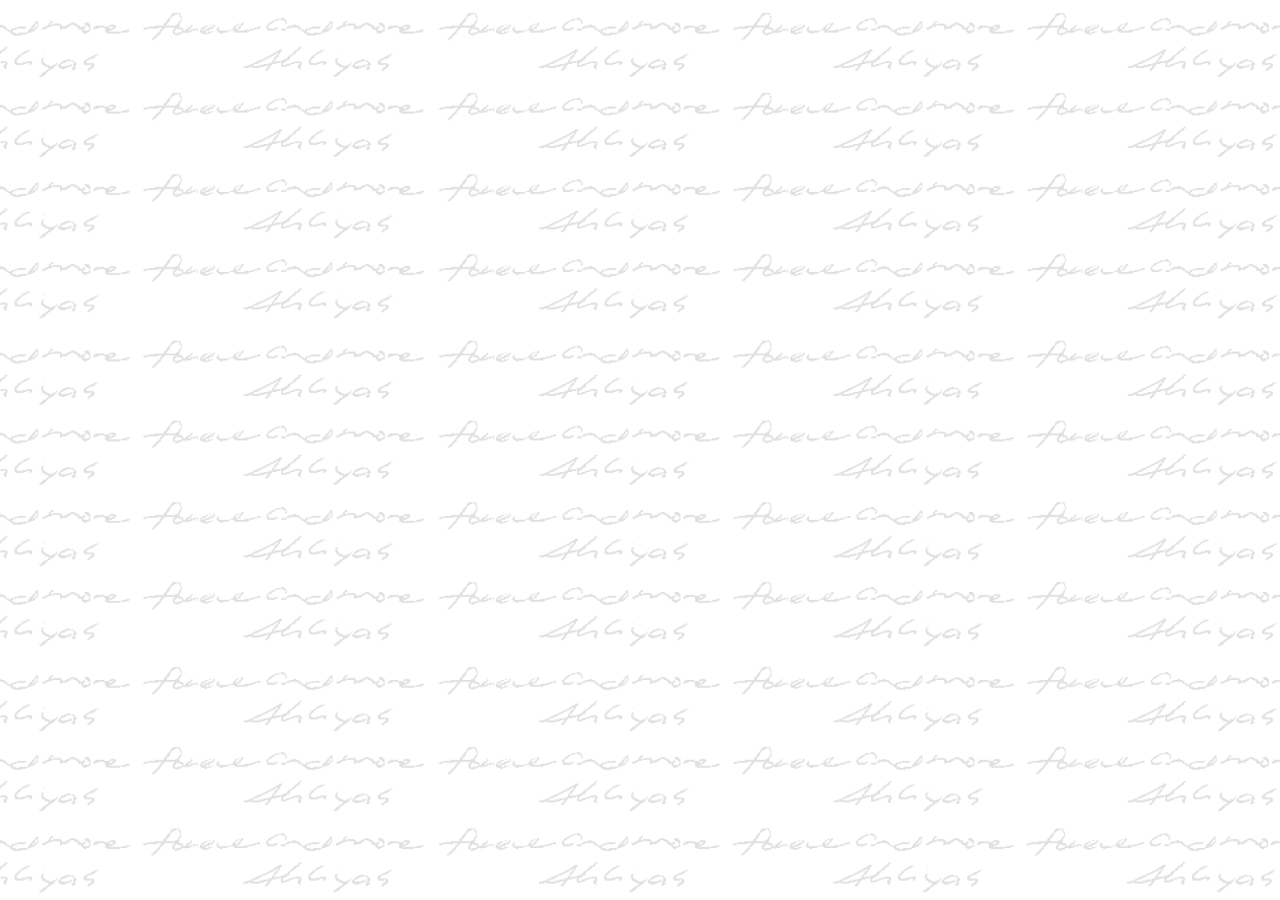
==== index.html @ 4b3fa9eb "initial commit" ====
<!DOCTYPE html>
<html lang="en">
<head>
    <meta charset="UTF-8">
    <meta name="viewport" content="width=device-width, initial-scale=1.0">
    <title>Ahliyah Luna | Portfolio</title>
    <link rel="icon" type="image/png" href="./src/assets/icons/favicon.png">
    <link rel="stylesheet" href="./src/styles/styles.css">
</head>
<body>

</body>
<script src="./src/js/main.js"></script>
</html>
---- src/styles/styles.css ----
/* color palette:
background: FFFAF4
red (hovers): 910212
body: ffffff 
font: neue haas grotesk 55 roman */

body::before {
	content: "";
	position: fixed;
	top: 0;
	left: 0;
	width: 100vw;
	height: 100vh;
	background: url('../assets/images/background.png') no-repeat center center/cover;
	opacity: 0.12;
	z-index: -1;
	pointer-events: none;
}
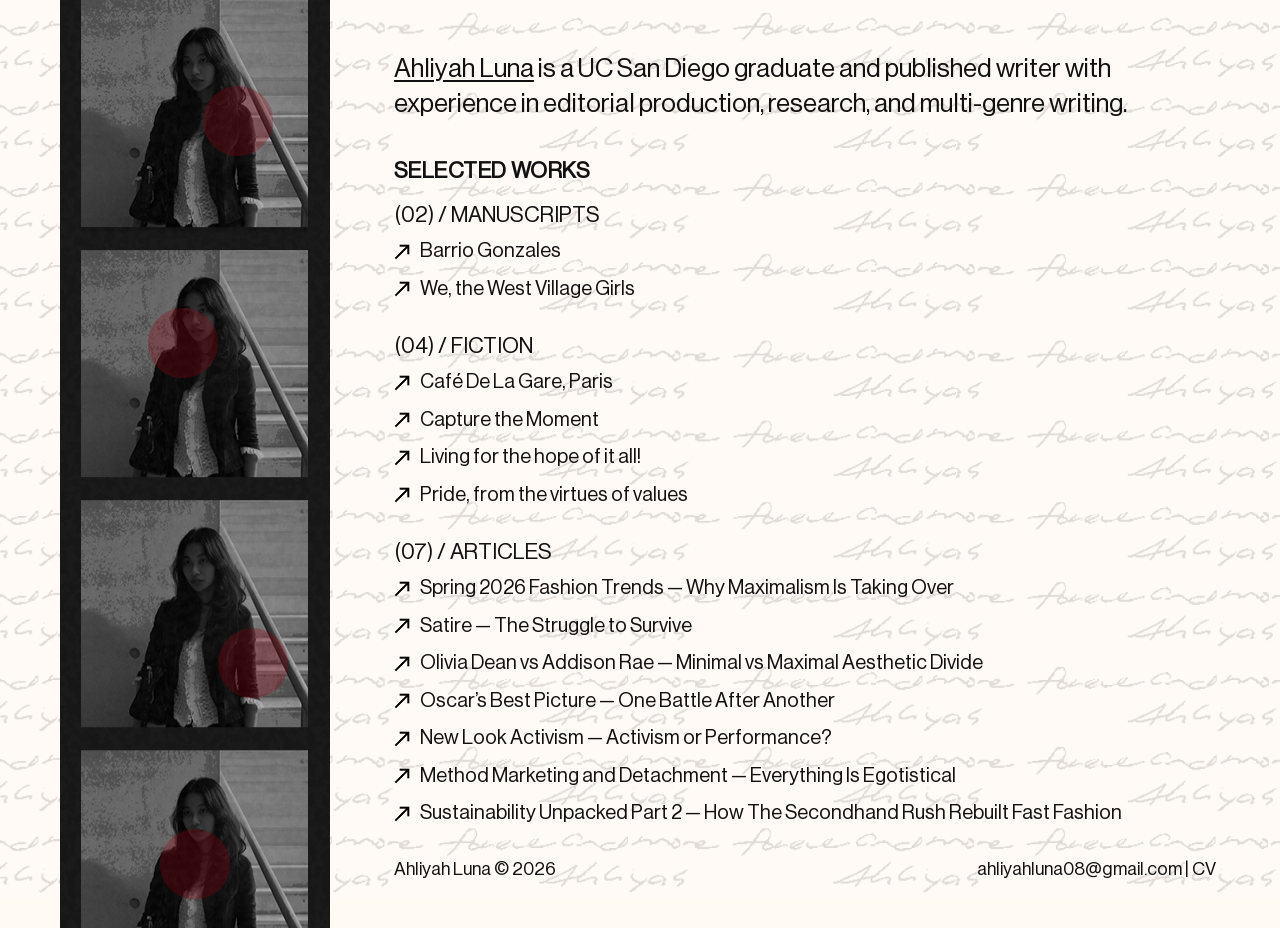
==== commit 42349f8e: "home page" ====
--- a/index.html
+++ b/index.html
@@ -8,7 +8,127 @@
     <link rel="stylesheet" href="./src/styles/styles.css">
 </head>
 <body>
+    <main class="layout">
+        <aside class="strip" aria-hidden="true"></aside>
 
+        <section class="content">
+            <header class="top">
+                <p class="intro">
+                    <span class="name">Ahliyah Luna</span> is a UC San Diego graduate and published writer with experience in editorial
+                    production, research, and multi-genre writing.
+                </p>
+            </header>
+
+            <div class="works">
+                <h2 class="section-title">SELECTED WORKS</h2>
+
+                <div class="work-block">
+                    <h3>(02) / MANUSCRIPTS</h3>
+                    <ul class="work-list">
+                        <li>
+                            <a class="work-link" href="#" aria-label="Barrio Gonzales">
+                                <img class="link-arrow" src="./src/assets/icons/arrow.png" alt="">
+                                Barrio Gonzales
+                            </a>
+                        </li>
+                        <li>
+                            <a class="work-link" href="#" aria-label="We, the West Village Girls">
+                                <img class="link-arrow" src="./src/assets/icons/arrow.png" alt="">
+                                We, the West Village Girls
+                            </a>
+                        </li>
+                    </ul>
+                </div>
+
+                <div class="work-block">
+                    <h3>(04) / FICTION</h3>
+                    <ul class="work-list">
+                        <li>
+                            <a class="work-link" href="#" aria-label="Café De La Gare, Paris">
+                                <img class="link-arrow" src="./src/assets/icons/arrow.png" alt="">
+                                Café De La Gare, Paris
+                            </a>
+                        </li>
+                        <li>
+                            <a class="work-link" href="#" aria-label="Capture the Moment">
+                                <img class="link-arrow" src="./src/assets/icons/arrow.png" alt="">
+                                Capture the Moment
+                            </a>
+                        </li>
+                        <li>
+                            <a class="work-link" href="#" aria-label="Living for the hope of it all!">
+                                <img class="link-arrow" src="./src/assets/icons/arrow.png" alt="">
+                                Living for the hope of it all!
+                            </a>
+                        </li>
+                        <li>
+                            <a class="work-link" href="#" aria-label="Pride, from the virtues of values">
+                                <img class="link-arrow" src="./src/assets/icons/arrow.png" alt="">
+                                Pride, from the virtues of values
+                            </a>
+                        </li>
+                    </ul>
+                </div>
+
+                <div class="work-block">
+                    <h3>(07) / ARTICLES</h3>
+                    <ul class="work-list">
+                        <li>
+                            <a class="work-link" href="#" aria-label="Spring 2026 Fashion Trends — Why Maximalism Is Taking Over">
+                                <img class="link-arrow" src="./src/assets/icons/arrow.png" alt="">
+                                Spring 2026 Fashion Trends — Why Maximalism Is Taking Over
+                            </a>
+                        </li>
+                        <li>
+                            <a class="work-link" href="#" aria-label="Satire — The Struggle to Survive">
+                                <img class="link-arrow" src="./src/assets/icons/arrow.png" alt="">
+                                Satire — The Struggle to Survive
+                            </a>
+                        </li>
+                        <li>
+                            <a class="work-link" href="#" aria-label="Olivia Dean vs Addison Rae — Minimal vs Maximal Aesthetic Divide">
+                                <img class="link-arrow" src="./src/assets/icons/arrow.png" alt="">
+                                Olivia Dean vs Addison Rae — Minimal vs Maximal Aesthetic Divide
+                            </a>
+                        </li>
+                        <li>
+                            <a class="work-link" href="#" aria-label="Oscar’s Best Picture — One Battle After Another">
+                                <img class="link-arrow" src="./src/assets/icons/arrow.png" alt="">
+                                Oscar’s Best Picture — One Battle After Another
+                            </a>
+                        </li>
+                        <li>
+                            <a class="work-link" href="#" aria-label="New Look Activism — Activism or Performance?">
+                                <img class="link-arrow" src="./src/assets/icons/arrow.png" alt="">
+                                New Look Activism — Activism or Performance?
+                            </a>
+                        </li>
+                        <li>
+                            <a class="work-link" href="#" aria-label="Method Marketing and Detachment — Everything Is Egotistical">
+                                <img class="link-arrow" src="./src/assets/icons/arrow.png" alt="">
+                                Method Marketing and Detachment — Everything Is Egotistical
+                            </a>
+                        </li>
+                        <li>
+                            <a class="work-link" href="#" aria-label="Sustainability Unpacked Part 2 — How The Secondhand Rush Rebuilt Fast Fashion">
+                                <img class="link-arrow" src="./src/assets/icons/arrow.png" alt="">
+                                Sustainability Unpacked Part 2 — How The Secondhand Rush Rebuilt Fast Fashion
+                            </a>
+                        </li>
+                    </ul>
+                </div>
+            </div>
+
+            <footer class="footer">
+                <div class="footer-left">Ahliyah Luna © 2026</div>
+                <div class="footer-right">
+                    <a href="mailto:ahliyahluna08@gmail.com">ahliyahluna08@gmail.com</a>
+                    <span> | </span>
+                    <a href="#" aria-label="Open CV">CV</a>
+                </div>
+            </footer>
+        </section>
+    </main>
 </body>
 <script src="./src/js/main.js"></script>
-</html>+</html>
--- a/src/styles/styles.css
+++ b/src/styles/styles.css
@@ -3,6 +3,33 @@
 red (hovers): 910212
 body: ffffff 
 font: neue haas grotesk 55 roman */
+
+@font-face {
+	font-family: "Neue Haas Grotesk";
+	src: url("../assets/fonts/NeueHaasDisplayRoman.ttf") format("truetype");
+	font-style: normal;
+	font-weight: 400;
+	font-display: swap;
+}
+
+* {
+	box-sizing: border-box;
+}
+
+html,
+body {
+	height: 100%;
+}
+
+body {
+	margin: 0;
+	background: #fffaf4;
+	color: #111;
+	font-family: "Neue Haas Grotesk", -apple-system, BlinkMacSystemFont, "Segoe UI", Arial,
+		sans-serif;
+	-webkit-font-smoothing: antialiased;
+	-moz-osx-font-smoothing: grayscale;
+}
 
 body::before {
 	content: "";
@@ -16,3 +43,143 @@
 	z-index: -1;
 	pointer-events: none;
 }
+
+.layout {
+	min-height: 100vh;
+	display: grid;
+	grid-template-columns: 270px 1fr;
+	align-items: stretch;
+	padding-left: 60px;
+}
+
+.strip {
+	min-height: 100%;
+	background-image: url("../assets/images/verticalstrip.png");
+	background-repeat: repeat-y;
+	background-position: top left;
+	background-size: 270px auto;
+}
+
+.content {
+	min-height: 100vh;
+	padding: 52px 64px 48px 64px;
+	display: grid;
+	grid-template-rows: auto 1fr auto;
+}
+
+.top,
+.works {
+	width: min(1100px, 100%);
+}
+
+.works {
+	align-self: center;
+}
+
+.intro {
+	font-size: 26px;
+	line-height: 1.35;
+	margin: 0 0 36px 0;
+}
+
+.intro .name {
+	text-decoration: underline;
+	text-underline-offset: 3px;
+}
+
+.section-title {
+	margin: 0 0 18px 0;
+	font-size: 22px;
+	letter-spacing: 0.02em;
+	text-transform: uppercase;
+}
+
+.work-block {
+	margin: 0 0 28px 0;
+}
+
+.work-block h3 {
+	margin: 0 0 10px 0;
+	font-weight: 400;
+	font-size: 22px;
+	text-transform: uppercase;
+}
+
+.work-list {
+	list-style: none;
+	padding: 0;
+	margin: 0;
+	display: grid;
+	gap: 8px;
+	font-size: 20px;
+	line-height: 1.35;
+}
+
+.work-link {
+	display: inline-flex;
+	align-items: center;
+	gap: 10px;
+	color: inherit;
+	text-decoration: none;
+}
+
+.work-link:hover {
+	color: #910212;
+}
+
+.work-link:hover .link-arrow {
+	filter: invert(10%) sepia(81%) saturate(4153%) hue-rotate(340deg) brightness(72%)
+		contrast(111%);
+}
+
+.link-arrow {
+	width: 16px;
+	height: 16px;
+	flex: 0 0 16px;
+	display: inline-block;
+}
+
+.footer {
+	margin-top: 0;
+	display: flex;
+	align-items: flex-end;
+	justify-content: space-between;
+	gap: 20px;
+	font-size: 18px;
+	width: 100%;
+}
+
+.footer-right {
+	margin-left: auto;
+	text-align: right;
+}
+
+.footer a {
+	color: inherit;
+	text-decoration: none;
+}
+
+.footer a:hover {
+	color: #910212;
+}
+
+@media (max-width: 900px) {
+	.layout {
+		grid-template-columns: 1fr;
+	}
+
+	.strip {
+		min-height: 260px;
+		background-repeat: repeat-x;
+		background-position: top left;
+		background-size: auto 260px;
+	}
+
+	.content {
+		padding: 28px 20px 40px 20px;
+	}
+
+	.intro {
+		font-size: 22px;
+	}
+}
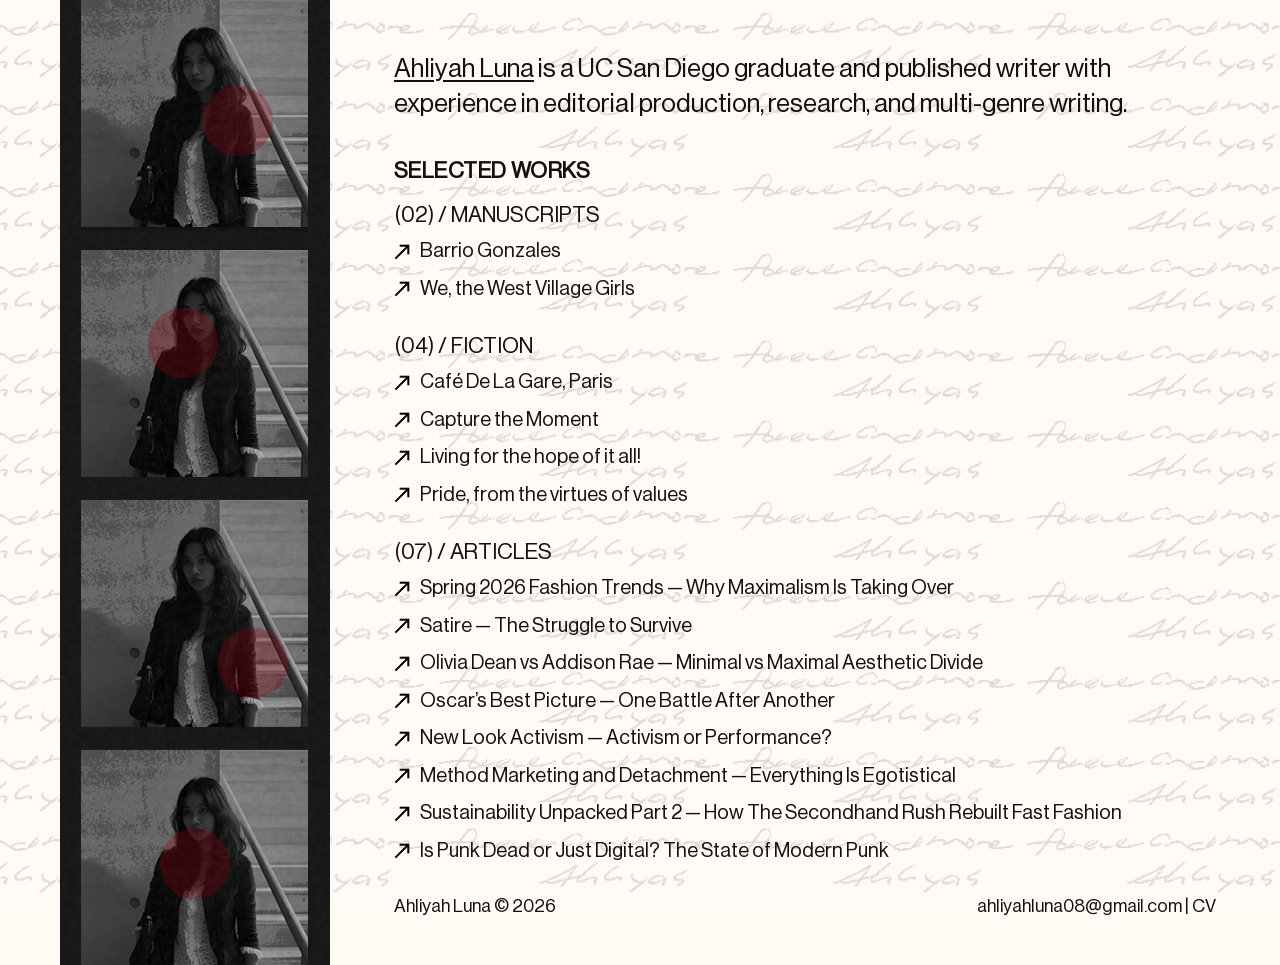
==== commit 45ecc7de: "mobile tweak + project add" ====
--- a/index.html
+++ b/index.html
@@ -109,14 +109,20 @@
                                 Method Marketing and Detachment — Everything Is Egotistical
                             </a>
                         </li>
-                        <li>
-                            <a class="work-link" href="#" aria-label="Sustainability Unpacked Part 2 — How The Secondhand Rush Rebuilt Fast Fashion">
-                                <img class="link-arrow" src="./src/assets/icons/arrow.png" alt="">
-                                Sustainability Unpacked Part 2 — How The Secondhand Rush Rebuilt Fast Fashion
-                            </a>
-                        </li>
-                    </ul>
-                </div>
+                    <li>
+                        <a class="work-link" href="#" aria-label="Sustainability Unpacked Part 2 — How The Secondhand Rush Rebuilt Fast Fashion">
+                            <img class="link-arrow" src="./src/assets/icons/arrow.png" alt="">
+                            Sustainability Unpacked Part 2 — How The Secondhand Rush Rebuilt Fast Fashion
+                        </a>
+                    </li>
+                    <li>
+                        <a class="work-link" href="#" aria-label="Is Punk Dead or Just Digital? The State of Modern Punk">
+                            <img class="link-arrow" src="./src/assets/icons/arrow.png" alt="">
+                            Is Punk Dead or Just Digital? The State of Modern Punk
+                        </a>
+                    </li>
+                </ul>
+            </div>
             </div>
 
             <footer class="footer">
--- a/src/styles/styles.css
+++ b/src/styles/styles.css
@@ -166,13 +166,17 @@
 @media (max-width: 900px) {
 	.layout {
 		grid-template-columns: 1fr;
+		padding-left: 0;
+		padding-top: 18px;
 	}
 
 	.strip {
-		min-height: 260px;
-		background-repeat: repeat-x;
-		background-position: top left;
-		background-size: auto 260px;
+		background-image: url("../assets/images/horizontalstrip.png");
+		height: 200px;
+		min-height: 200px;
+		background-repeat: no-repeat;
+		background-position: center center;
+		background-size: cover;
 	}
 
 	.content {
@@ -180,6 +184,14 @@
 	}
 
 	.intro {
-		font-size: 22px;
+		font-size: 20px;
+	}
+
+	.footer {
+		font-size: 16px;
+	}
+
+	.work-list {
+		font-size: 18px;
 	}
 }
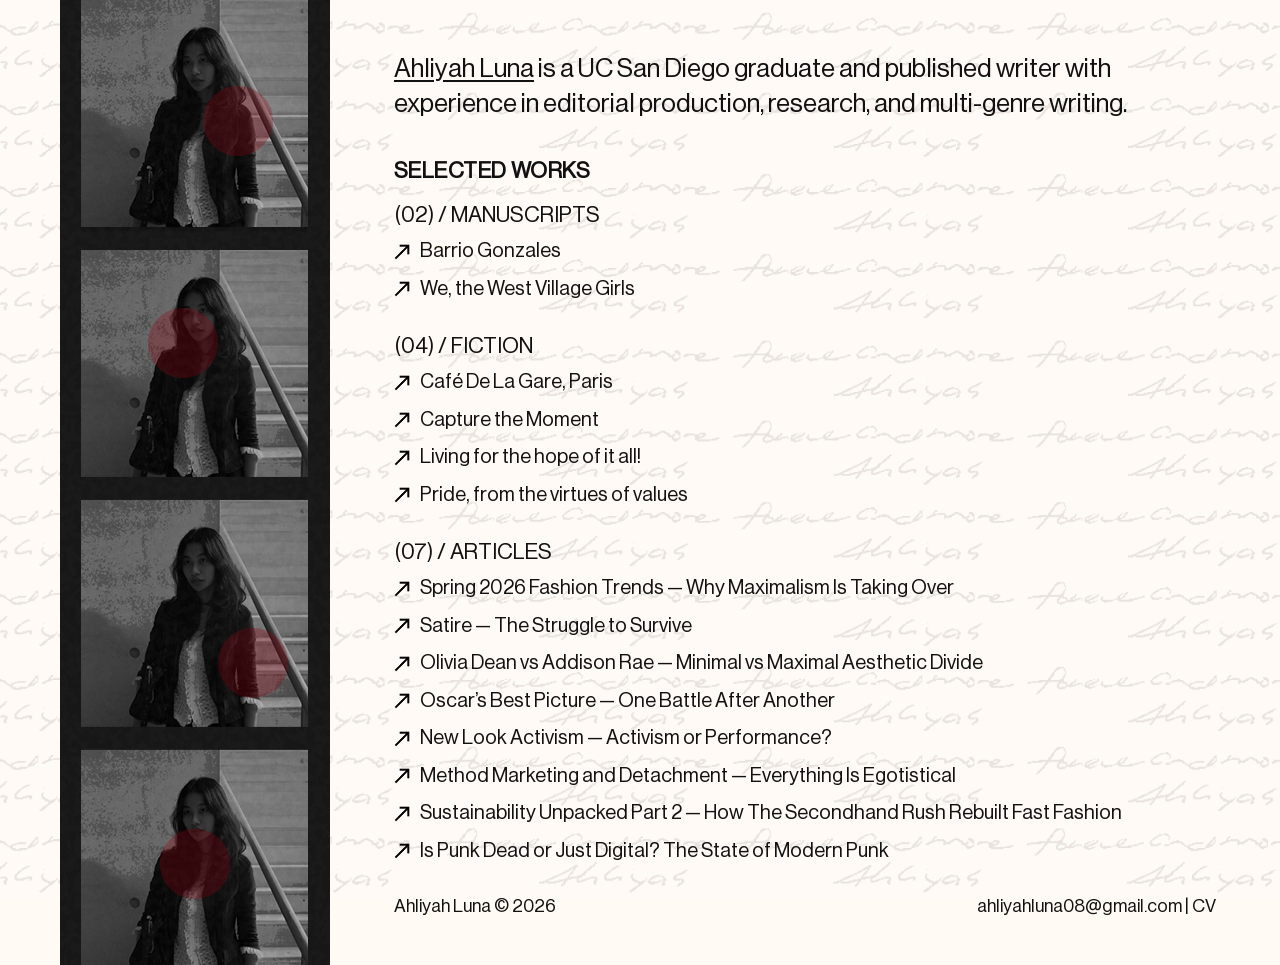
==== commit b4d7dfc7: "projects implementation" ====
--- a/index.html
+++ b/index.html
@@ -19,20 +19,20 @@
                 </p>
             </header>
 
-            <div class="works">
+            <div class="works" id="selected-works">
                 <h2 class="section-title">SELECTED WORKS</h2>
 
                 <div class="work-block">
                     <h3>(02) / MANUSCRIPTS</h3>
                     <ul class="work-list">
                         <li>
-                            <a class="work-link" href="#" aria-label="Barrio Gonzales">
+                            <a class="work-link" href="./project.html?slug=barrio-gonzales" aria-label="Barrio Gonzales">
                                 <img class="link-arrow" src="./src/assets/icons/arrow.png" alt="">
                                 Barrio Gonzales
                             </a>
                         </li>
                         <li>
-                            <a class="work-link" href="#" aria-label="We, the West Village Girls">
+                            <a class="work-link" href="./project.html?slug=we-the-west-village-girls" aria-label="We, the West Village Girls">
                                 <img class="link-arrow" src="./src/assets/icons/arrow.png" alt="">
                                 We, the West Village Girls
                             </a>
@@ -44,25 +44,25 @@
                     <h3>(04) / FICTION</h3>
                     <ul class="work-list">
                         <li>
-                            <a class="work-link" href="#" aria-label="Café De La Gare, Paris">
+                            <a class="work-link" href="./project.html?slug=cafe-de-la-gare-paris" aria-label="Café De La Gare, Paris">
                                 <img class="link-arrow" src="./src/assets/icons/arrow.png" alt="">
                                 Café De La Gare, Paris
                             </a>
                         </li>
                         <li>
-                            <a class="work-link" href="#" aria-label="Capture the Moment">
+                            <a class="work-link" href="./project.html?slug=capture-the-moment" aria-label="Capture the Moment">
                                 <img class="link-arrow" src="./src/assets/icons/arrow.png" alt="">
                                 Capture the Moment
                             </a>
                         </li>
                         <li>
-                            <a class="work-link" href="#" aria-label="Living for the hope of it all!">
+                            <a class="work-link" href="./project.html?slug=living-for-the-hope-of-it-all" aria-label="Living for the hope of it all!">
                                 <img class="link-arrow" src="./src/assets/icons/arrow.png" alt="">
                                 Living for the hope of it all!
                             </a>
                         </li>
                         <li>
-                            <a class="work-link" href="#" aria-label="Pride, from the virtues of values">
+                            <a class="work-link" href="./project.html?slug=pride-from-the-virtues-of-values" aria-label="Pride, from the virtues of values">
                                 <img class="link-arrow" src="./src/assets/icons/arrow.png" alt="">
                                 Pride, from the virtues of values
                             </a>
@@ -74,53 +74,53 @@
                     <h3>(07) / ARTICLES</h3>
                     <ul class="work-list">
                         <li>
-                            <a class="work-link" href="#" aria-label="Spring 2026 Fashion Trends — Why Maximalism Is Taking Over">
+                            <a class="work-link" href="./project.html?slug=spring-2026-fashion-trends" aria-label="Spring 2026 Fashion Trends — Why Maximalism Is Taking Over">
                                 <img class="link-arrow" src="./src/assets/icons/arrow.png" alt="">
                                 Spring 2026 Fashion Trends — Why Maximalism Is Taking Over
                             </a>
                         </li>
                         <li>
-                            <a class="work-link" href="#" aria-label="Satire — The Struggle to Survive">
+                            <a class="work-link" href="./project.html?slug=satire-the-struggle-to-survive" aria-label="Satire — The Struggle to Survive">
                                 <img class="link-arrow" src="./src/assets/icons/arrow.png" alt="">
                                 Satire — The Struggle to Survive
                             </a>
                         </li>
                         <li>
-                            <a class="work-link" href="#" aria-label="Olivia Dean vs Addison Rae — Minimal vs Maximal Aesthetic Divide">
+                            <a class="work-link" href="./project.html?slug=olivia-dean-vs-addison-rae" aria-label="Olivia Dean vs Addison Rae — Minimal vs Maximal Aesthetic Divide">
                                 <img class="link-arrow" src="./src/assets/icons/arrow.png" alt="">
                                 Olivia Dean vs Addison Rae — Minimal vs Maximal Aesthetic Divide
                             </a>
                         </li>
                         <li>
-                            <a class="work-link" href="#" aria-label="Oscar’s Best Picture — One Battle After Another">
+                            <a class="work-link" href="./project.html?slug=oscars-best-picture-one-battle-after-another" aria-label="Oscar’s Best Picture — One Battle After Another">
                                 <img class="link-arrow" src="./src/assets/icons/arrow.png" alt="">
                                 Oscar’s Best Picture — One Battle After Another
                             </a>
                         </li>
                         <li>
-                            <a class="work-link" href="#" aria-label="New Look Activism — Activism or Performance?">
+                            <a class="work-link" href="./project.html?slug=new-look-activism" aria-label="New Look Activism — Activism or Performance?">
                                 <img class="link-arrow" src="./src/assets/icons/arrow.png" alt="">
                                 New Look Activism — Activism or Performance?
                             </a>
                         </li>
                         <li>
-                            <a class="work-link" href="#" aria-label="Method Marketing and Detachment — Everything Is Egotistical">
+                            <a class="work-link" href="./project.html?slug=method-marketing-and-detachment" aria-label="Method Marketing and Detachment — Everything Is Egotistical">
                                 <img class="link-arrow" src="./src/assets/icons/arrow.png" alt="">
                                 Method Marketing and Detachment — Everything Is Egotistical
                             </a>
                         </li>
-                    <li>
-                        <a class="work-link" href="#" aria-label="Sustainability Unpacked Part 2 — How The Secondhand Rush Rebuilt Fast Fashion">
-                            <img class="link-arrow" src="./src/assets/icons/arrow.png" alt="">
-                            Sustainability Unpacked Part 2 — How The Secondhand Rush Rebuilt Fast Fashion
-                        </a>
-                    </li>
-                    <li>
-                        <a class="work-link" href="#" aria-label="Is Punk Dead or Just Digital? The State of Modern Punk">
-                            <img class="link-arrow" src="./src/assets/icons/arrow.png" alt="">
-                            Is Punk Dead or Just Digital? The State of Modern Punk
-                        </a>
-                    </li>
+                        <li>
+                            <a class="work-link" href="./project.html?slug=sustainability-unpacked-part-2" aria-label="Sustainability Unpacked Part 2 — How The Secondhand Rush Rebuilt Fast Fashion">
+                                <img class="link-arrow" src="./src/assets/icons/arrow.png" alt="">
+                                Sustainability Unpacked Part 2 — How The Secondhand Rush Rebuilt Fast Fashion
+                            </a>
+                        </li>
+                        <li>
+                            <a class="work-link" href="./project.html?slug=is-punk-dead-or-just-digital" aria-label="Is Punk Dead or Just Digital? The State of Modern Punk">
+                                <img class="link-arrow" src="./src/assets/icons/arrow.png" alt="">
+                                Is Punk Dead or Just Digital? The State of Modern Punk
+                            </a>
+                        </li>
                 </ul>
             </div>
             </div>
@@ -130,7 +130,7 @@
                 <div class="footer-right">
                     <a href="mailto:ahliyahluna08@gmail.com">ahliyahluna08@gmail.com</a>
                     <span> | </span>
-                    <a href="#" aria-label="Open CV">CV</a>
+                    <a href="./src/assets/Resume-Luna.pdf" aria-label="Open CV" target="_blank" rel="noreferrer">CV</a>
                 </div>
             </footer>
         </section>
--- a/src/styles/styles.css
+++ b/src/styles/styles.css
@@ -39,7 +39,7 @@
 	width: 100vw;
 	height: 100vh;
 	background: url('../assets/images/background.png') no-repeat center center/cover;
-	opacity: 0.12;
+	opacity: 0.09;
 	z-index: -1;
 	pointer-events: none;
 }
@@ -63,8 +63,8 @@
 .content {
 	min-height: 100vh;
 	padding: 52px 64px 48px 64px;
-	display: grid;
-	grid-template-rows: auto 1fr auto;
+	display: flex;
+	flex-direction: column;
 }
 
 .top,
@@ -73,7 +73,7 @@
 }
 
 .works {
-	align-self: center;
+	margin: auto 0;
 }
 
 .intro {
@@ -163,6 +163,228 @@
 	color: #910212;
 }
 
+.project .project-top {
+	margin-bottom: 26px;
+}
+
+.project-header {
+	display: flex;
+	align-items: baseline;
+	justify-content: space-between;
+	gap: 18px;
+}
+
+.project-title {
+	margin: 0;
+	font-size: 44px;
+	font-weight: 400;
+	letter-spacing: 0.01em;
+}
+
+.project-list-btn {
+	background: transparent;
+	border: 0;
+	padding: 0;
+	font: inherit;
+	cursor: pointer;
+	display: inline-flex;
+	align-items: center;
+	gap: 12px;
+}
+
+.project-list-btn:hover {
+	color: #910212;
+}
+
+.project-list-label {
+	text-transform: lowercase;
+}
+
+.project-burger {
+	display: none;
+	width: 22px;
+	height: 16px;
+	flex: 0 0 22px;
+	position: relative;
+}
+
+.project-burger span {
+	position: absolute;
+	left: 0;
+	right: 0;
+	height: 2px;
+	background: currentColor;
+}
+
+.project-burger span:nth-child(1) {
+	top: 0;
+}
+
+.project-burger span:nth-child(2) {
+	top: 7px;
+}
+
+.project-burger span:nth-child(3) {
+	top: 14px;
+}
+
+.project-back {
+	display: inline-block;
+	margin-top: 10px;
+	color: inherit;
+	text-decoration: none;
+	font-size: 20px;
+}
+
+.project-back:hover {
+	color: #910212;
+}
+
+.project-meta {
+	margin: 0 0 14px 0;
+	font-size: 18px;
+	opacity: 0.8;
+}
+
+.project-description {
+	margin: 0 0 22px 0;
+	font-size: 20px;
+	line-height: 1.45;
+	max-width: 980px;
+}
+
+.project-body {
+	max-width: 980px;
+}
+
+.project-link a {
+	color: inherit;
+	text-decoration: none;
+}
+
+.project-link a:hover {
+	color: #910212;
+}
+
+.project-muted {
+	opacity: 0.8;
+}
+
+.project-works {
+	flex: 1 1 auto;
+}
+
+.project .footer {
+	margin-top: auto;
+}
+
+.project-embed-wrap {
+	border: 1px solid rgba(0, 0, 0, 0.14);
+	background: rgba(255, 255, 255, 0.35);
+}
+
+.project-embed {
+	width: 100%;
+	height: min(70vh, 760px);
+	border: 0;
+	display: block;
+}
+
+.project-embed-fallback {
+	margin: 14px 0 0 0;
+	font-size: 18px;
+}
+
+.project-embed-fallback a {
+	color: inherit;
+	text-decoration: none;
+}
+
+.project-embed-fallback a:hover {
+	color: #910212;
+}
+
+.project-drawer-overlay {
+	position: fixed;
+	inset: 0;
+	background: rgba(0, 0, 0, 0.18);
+	z-index: 40;
+}
+
+.project-drawer {
+	position: fixed;
+	top: 0;
+	right: 0;
+	height: 100vh;
+	width: min(380px, 92vw);
+	background: #fffaf4;
+	border-left: 1px solid rgba(0, 0, 0, 0.14);
+	z-index: 50;
+	transform: translateX(100%);
+	transition: transform 200ms ease;
+	display: flex;
+	flex-direction: column;
+}
+
+.project-drawer[data-open="true"] {
+	transform: translateX(0);
+}
+
+.project-drawer-header {
+	display: flex;
+	align-items: center;
+	justify-content: space-between;
+	gap: 12px;
+	padding: 14px 16px;
+	border-bottom: 1px solid rgba(0, 0, 0, 0.12);
+	font-size: 18px;
+	text-transform: lowercase;
+}
+
+.project-drawer-close {
+	border: 0;
+	background: transparent;
+	font: inherit;
+	cursor: pointer;
+	line-height: 1;
+	font-size: 22px;
+	padding: 2px 8px;
+}
+
+.project-drawer-body {
+	padding: 14px 16px 18px 16px;
+	overflow: auto;
+}
+
+.project-list {
+	list-style: none;
+	padding: 0;
+	margin: 0;
+	display: grid;
+	gap: 10px;
+}
+
+.project-list-group + .project-list-group {
+	margin-top: 18px;
+}
+
+.project-list-heading {
+	margin: 0 0 10px 0;
+	font-weight: 400;
+	font-size: 18px;
+	text-transform: uppercase;
+	letter-spacing: 0.02em;
+}
+
+.project-list a {
+	color: inherit;
+	text-decoration: none;
+}
+
+.project-list a:hover {
+	color: #910212;
+}
+
 @media (max-width: 900px) {
 	.layout {
 		grid-template-columns: 1fr;
@@ -194,4 +416,20 @@
 	.work-list {
 		font-size: 18px;
 	}
-}
+
+	.project-title {
+		font-size: 30px;
+	}
+
+	.project-description {
+		font-size: 18px;
+	}
+
+	.project-list-label {
+		display: none;
+	}
+
+	.project-burger {
+		display: inline-block;
+	}
+}
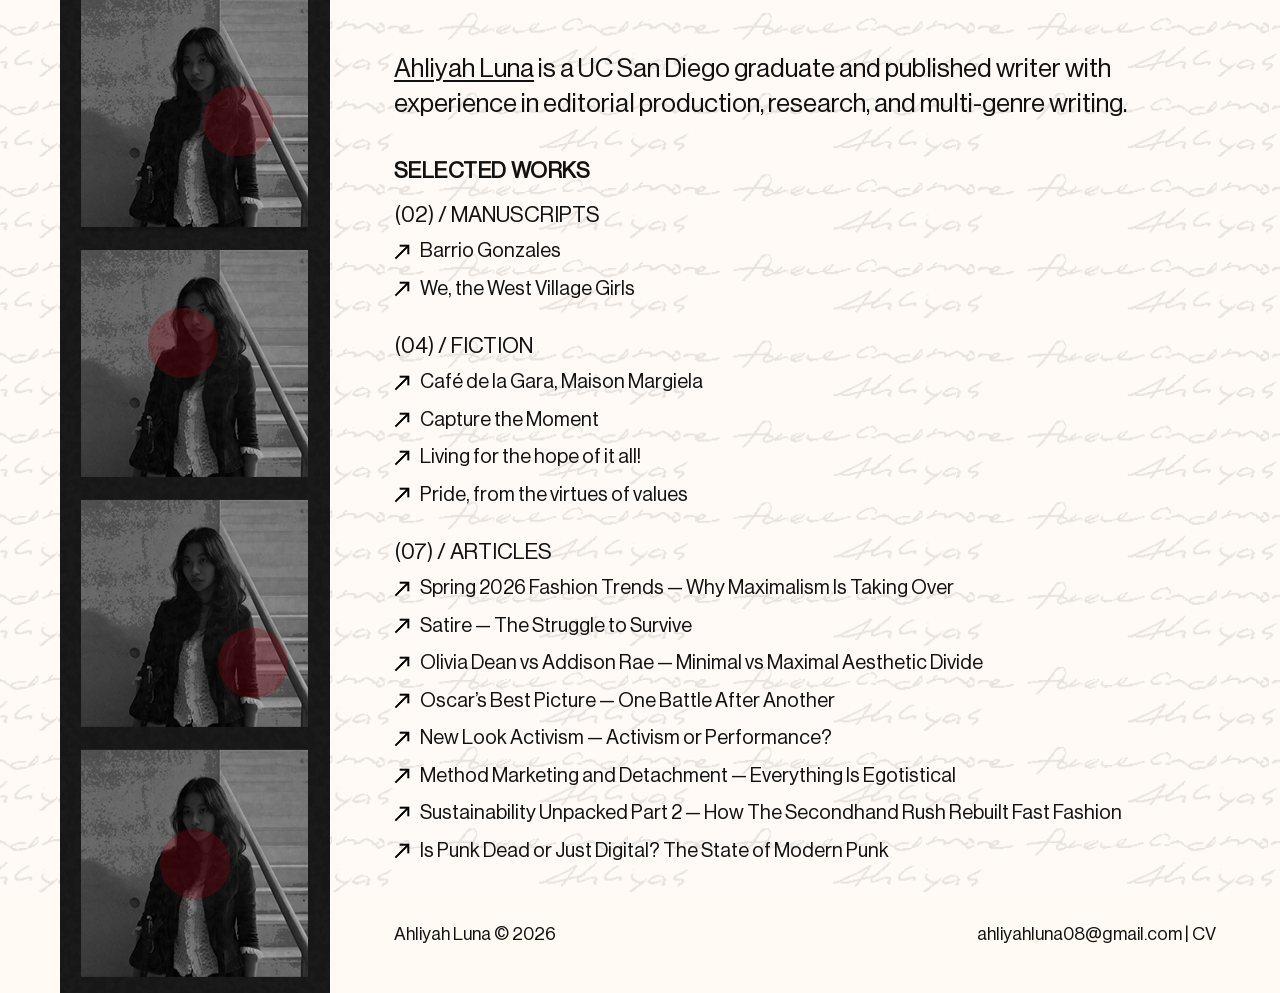
==== commit 8757756f: "uploaded projects" ====
--- a/index.html
+++ b/index.html
@@ -44,11 +44,11 @@
                     <h3>(04) / FICTION</h3>
                     <ul class="work-list">
                         <li>
-                            <a class="work-link" href="./project.html?slug=cafe-de-la-gare-paris" aria-label="Café De La Gare, Paris">
-                                <img class="link-arrow" src="./src/assets/icons/arrow.png" alt="">
-                                Café De La Gare, Paris
-                            </a>
-                        </li>
+                        <a class="work-link" href="./project.html?slug=cafe-de-la-gare-paris" aria-label="Café de la Gara, Maison Margiela">
+                            <img class="link-arrow" src="./src/assets/icons/arrow.png" alt="">
+                            Café de la Gara, Maison Margiela
+                        </a>
+                    </li>
                         <li>
                             <a class="work-link" href="./project.html?slug=capture-the-moment" aria-label="Capture the Moment">
                                 <img class="link-arrow" src="./src/assets/icons/arrow.png" alt="">
--- a/src/styles/styles.css
+++ b/src/styles/styles.css
@@ -147,6 +147,7 @@
 	gap: 20px;
 	font-size: 18px;
 	width: 100%;
+	padding-top: 28px;
 }
 
 .footer-right {
@@ -302,6 +303,34 @@
 
 .project-embed-fallback a:hover {
 	color: #910212;
+}
+
+.project-pdf-actions {
+	margin: 0 0 14px 0;
+	display: flex;
+	justify-content: flex-end;
+}
+
+.project-pdf-download {
+	color: inherit;
+	text-decoration: none;
+}
+
+.project-pdf-download:hover {
+	color: #910212;
+}
+
+.project-pdf-wrap {
+	border: 1px solid rgba(0, 0, 0, 0.14);
+	background: rgba(255, 255, 255, 0.35);
+	width: min(980px, 100%);
+}
+
+.project-pdf {
+	width: 100%;
+	height: min(56vh, 620px);
+	border: 0;
+	display: block;
 }
 
 .project-drawer-overlay {
@@ -411,6 +440,7 @@
 
 	.footer {
 		font-size: 16px;
+		padding-top: 22px;
 	}
 
 	.work-list {
